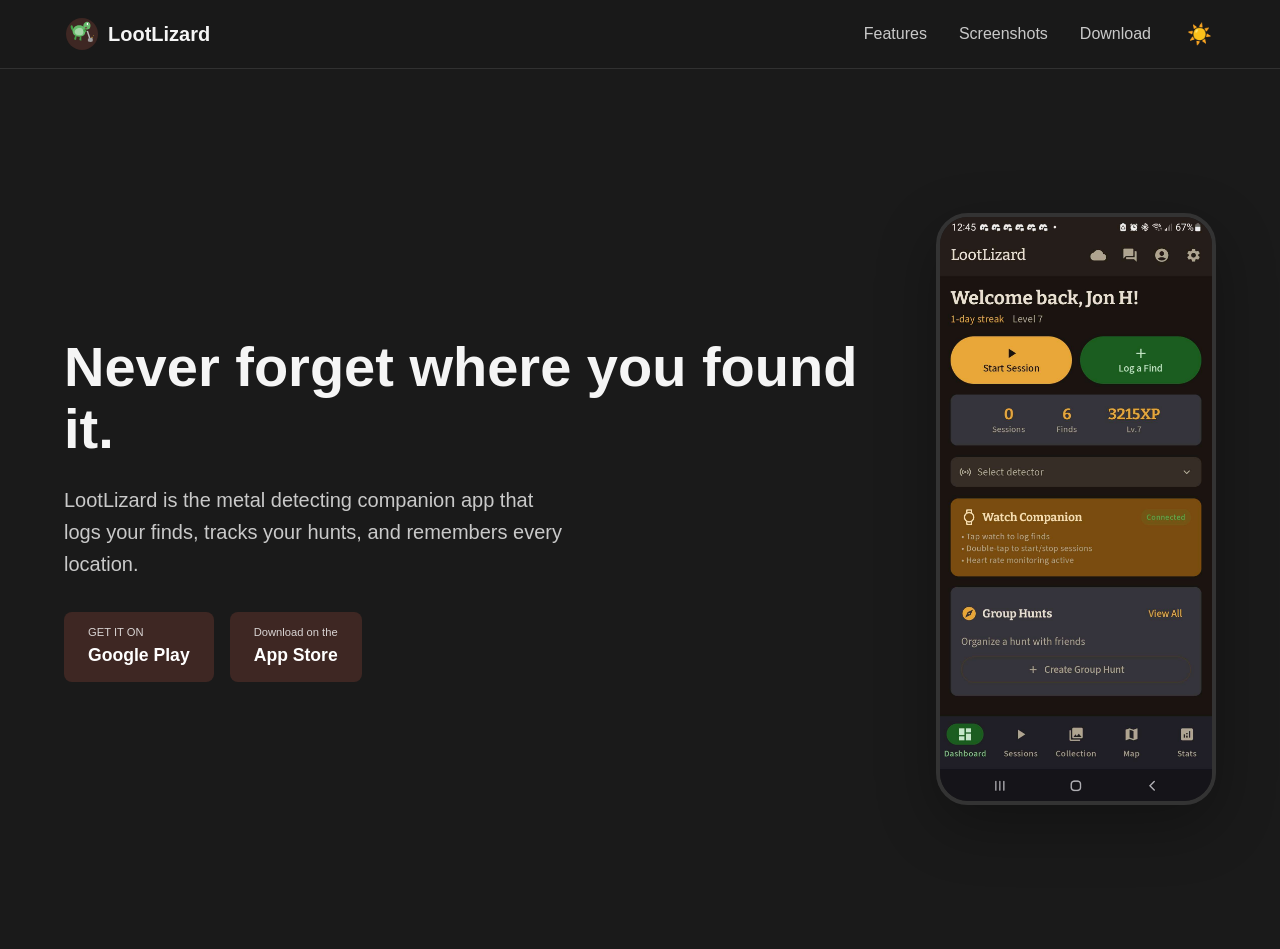
==== index.html @ fb059151 "feat: add landing page with sticky nav and hero section - index.html with nav (logo, links, theme to" ====
<!DOCTYPE html>
<html lang="en" data-theme="dark">
<head>
  <meta charset="UTF-8">
  <meta name="viewport" content="width=device-width, initial-scale=1.0">
  <title>LootLizard — Never Forget Where You Found It</title>
  <link rel="stylesheet" href="css/style.css">
</head>
<body>
  <nav class="nav">
    <div class="container nav-inner">
      <a href="/" class="nav-logo">
        <img src="images/logo.svg" alt="LootLizard" width="36" height="36">
        <span>LootLizard</span>
      </a>
      <div class="nav-links">
        <a href="#features">Features</a>
        <a href="#screenshots">Screenshots</a>
        <a href="#download">Download</a>
        <button id="theme-toggle" onclick="toggleTheme()" aria-label="Toggle theme"></button>
      </div>
    </div>
  </nav>

  <section id="hero" class="section">
    <div class="container hero-content">
      <div class="hero-text">
        <h1>Never forget where you found it.</h1>
        <p class="hero-subtitle">LootLizard is the metal detecting companion app that logs your finds, tracks your hunts, and remembers every location.</p>
        <div class="store-buttons">
          <a href="#" class="store-badge google-play">
            <span>GET IT ON</span>
            <strong>Google Play</strong>
          </a>
          <a href="#" class="store-badge app-store">
            <span>Download on the</span>
            <strong>App Store</strong>
          </a>
        </div>
      </div>
      <div class="hero-phone">
        <div class="phone-frame">
          <img src="images/dashboard.jpg" alt="LootLizard Dashboard" loading="lazy">
        </div>
      </div>
    </div>
  </section>

  <script src="js/main.js"></script>
</body>
</html>
---- css/style.css ----
/* ===== CSS Custom Properties (Dark Theme Default) ===== */
:root {
  --bg: #1a1a1a;
  --surface: #2d2d2d;
  --text: #f5f5f5;
  --accent-brown: #3E2723;
  --accent-green: #4CAF50;
  --accent-green-light: #66BB6A;
}

/* ===== Light Theme ===== */
[data-theme="light"] {
  --bg: #fafafa;
  --surface: #ffffff;
  --text: #1a1a1a;
}

/* ===== CSS Reset ===== */
*,
*::before,
*::after {
  box-sizing: border-box;
  margin: 0;
  padding: 0;
}

/* ===== Base Styles ===== */
html {
  scroll-behavior: smooth;
}

body {
  background-color: var(--bg);
  color: var(--text);
  font-family: -apple-system, BlinkMacSystemFont, 'Segoe UI', Roboto, sans-serif;
  line-height: 1.6;
}

/* ===== Layout ===== */
.container {
  max-width: 1200px;
  margin: 0 auto;
  padding: 0 1.5rem;
}

.section {
  padding: 5rem 0;
}

/* ===== Typography ===== */
h1, h2, h3, h4, h5, h6 {
  font-weight: 700;
}

a {
  color: var(--accent-green);
}

/* ===== Theme Transition ===== */
body,
.nav,
.card {
  transition: background-color 0.3s, color 0.3s;
}

/* ===== Navigation ===== */
.nav {
  position: sticky;
  top: 0;
  z-index: 100;
  background: rgba(26, 26, 26, 0.85);
  backdrop-filter: blur(10px);
  -webkit-backdrop-filter: blur(10px);
  border-bottom: 1px solid rgba(255, 255, 255, 0.1);
  padding: 1rem 0;
}

[data-theme="light"] .nav {
  background: rgba(250, 250, 250, 0.85);
  border-bottom-color: rgba(0, 0, 0, 0.1);
}

.nav-inner {
  display: flex;
  justify-content: space-between;
  align-items: center;
}

.nav-logo {
  display: flex;
  align-items: center;
  gap: 0.5rem;
  text-decoration: none;
  color: var(--text);
  font-weight: 700;
  font-size: 1.25rem;
}

.nav-links {
  display: flex;
  align-items: center;
  gap: 2rem;
}

.nav-links a {
  text-decoration: none;
  color: var(--text);
  opacity: 0.8;
  transition: opacity 0.2s;
}

.nav-links a:hover {
  opacity: 1;
}

#theme-toggle {
  background: none;
  border: none;
  cursor: pointer;
  font-size: 1.25rem;
  padding: 0.25rem;
}

/* ===== Hero Section ===== */
.hero-content {
  display: flex;
  align-items: center;
  gap: 4rem;
  min-height: 80vh;
}

.hero-text {
  flex: 1;
}

.hero-text h1 {
  font-size: clamp(2rem, 5vw, 3.5rem);
  line-height: 1.1;
  margin-bottom: 1.5rem;
}

.hero-subtitle {
  font-size: 1.25rem;
  opacity: 0.8;
  margin-bottom: 2rem;
  max-width: 500px;
}

.hero-phone {
  flex: 0 0 auto;
}

/* ===== Phone Frame ===== */
.phone-frame {
  width: 280px;
  border-radius: 2rem;
  overflow: hidden;
  box-shadow: 0 20px 60px rgba(0, 0, 0, 0.3);
  border: 4px solid #333;
}

.phone-frame img {
  width: 100%;
  display: block;
}

/* ===== Store Badges ===== */
.store-buttons {
  display: flex;
  gap: 1rem;
  flex-wrap: wrap;
}

.store-badge {
  display: flex;
  flex-direction: column;
  align-items: flex-start;
  padding: 0.75rem 1.5rem;
  border-radius: 0.5rem;
  background: var(--accent-brown);
  color: white;
  text-decoration: none;
  transition: transform 0.2s;
}

.store-badge:hover {
  transform: translateY(-2px);
}

.store-badge span {
  font-size: 0.7rem;
  opacity: 0.8;
}

.store-badge strong {
  font-size: 1.1rem;
}

/* ===== Responsive ===== */
@media (max-width: 768px) {
  .hero-content {
    flex-direction: column;
    text-align: center;
    gap: 2rem;
  }

  .hero-subtitle {
    margin: 0 auto 2rem;
  }

  .store-buttons {
    justify-content: center;
  }

  .hero-phone {
    order: -1;
  }

  .phone-frame {
    width: 220px;
  }

  .nav-links {
    gap: 1rem;
  }

  .nav-links a {
    display: none;
  }
}
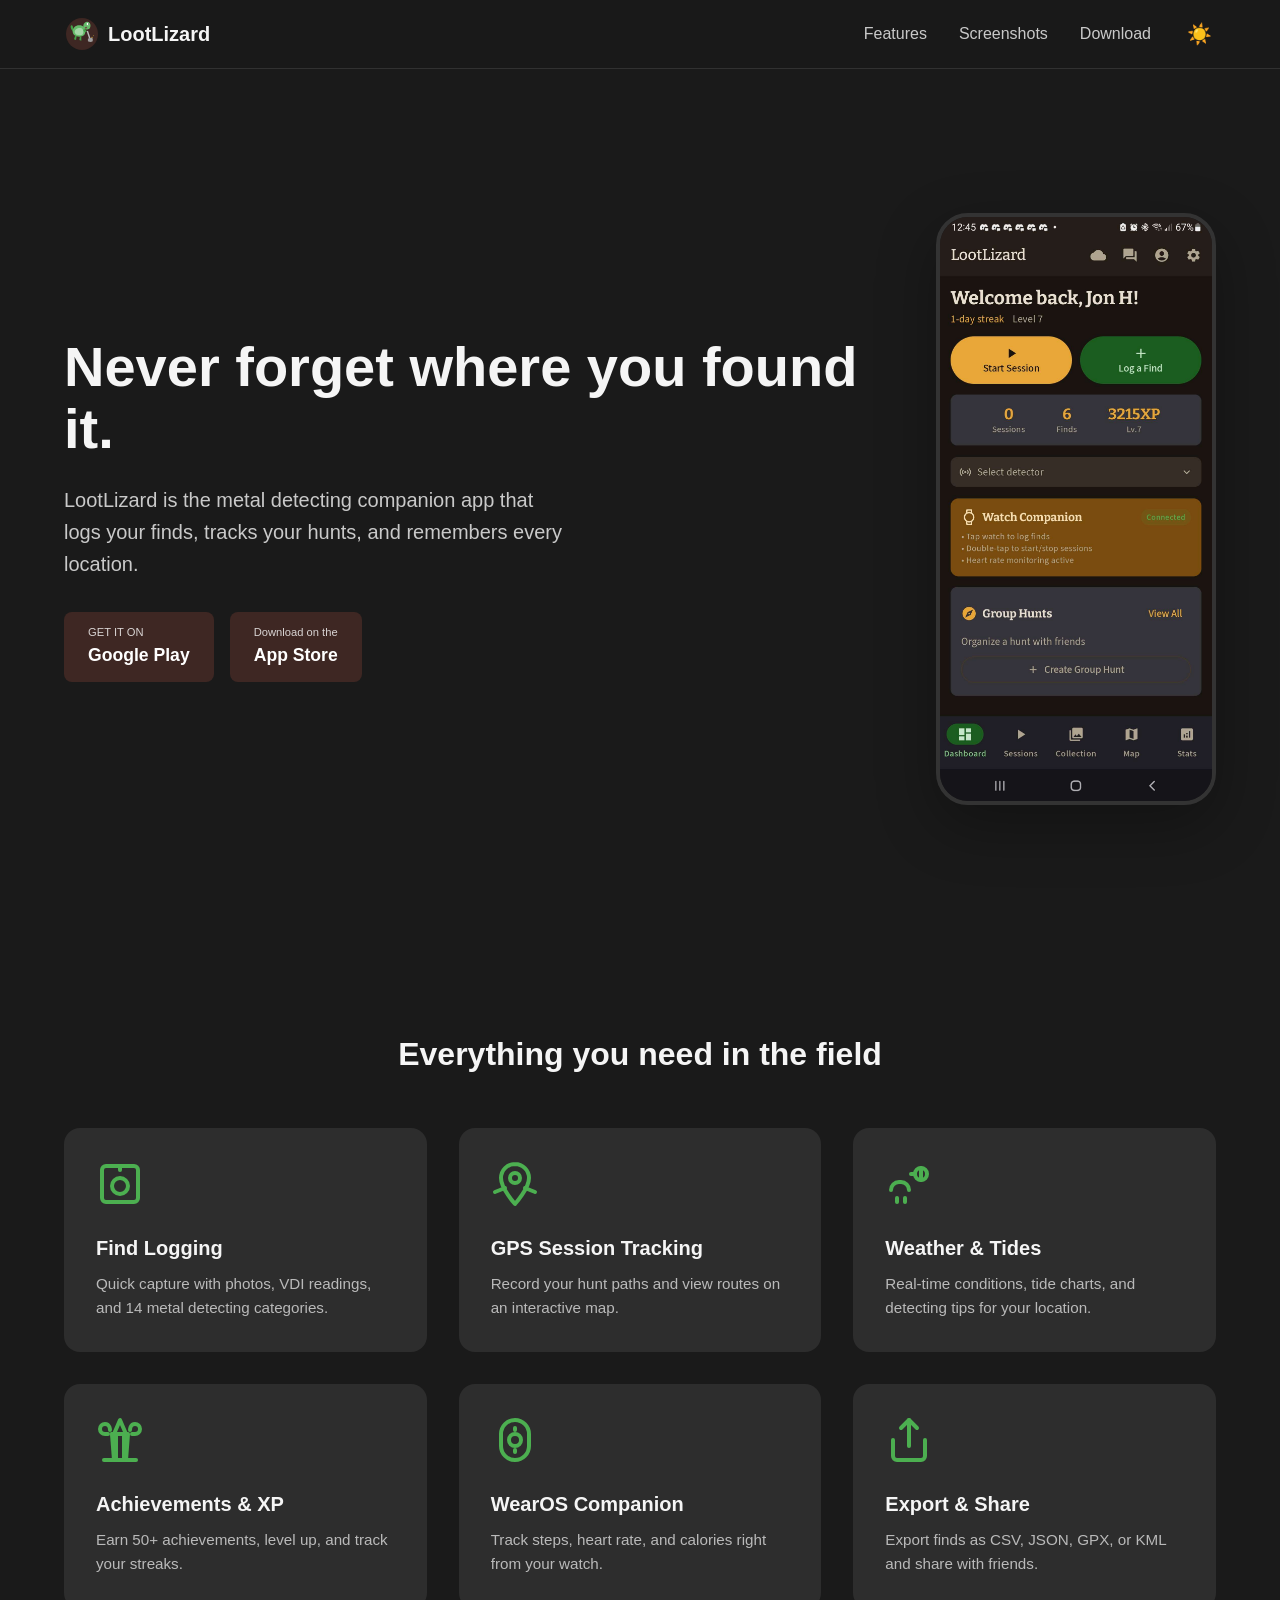
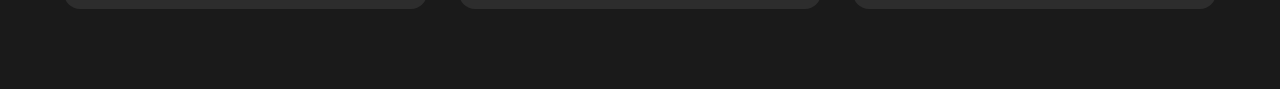
==== commit c92b86ee: "feat: add features section with 6 cards Co-Authored-By: Claude Opus 4.6 <noreply@anthropic.com>" ====
--- a/index.html
+++ b/index.html
@@ -46,6 +46,44 @@
     </div>
   </section>
 
+  <section id="features" class="section">
+    <div class="container">
+      <h2 class="section-title">Everything you need in the field</h2>
+      <div class="features-grid">
+        <div class="feature-card">
+          <svg viewBox="0 0 24 24" fill="none" stroke="currentColor" stroke-width="2" stroke-linecap="round" stroke-linejoin="round"><rect x="3" y="3" width="18" height="18" rx="2"/><circle cx="12" cy="13" r="4"/><path d="M12 3v2"/></svg>
+          <h3>Find Logging</h3>
+          <p>Quick capture with photos, VDI readings, and 14 metal detecting categories.</p>
+        </div>
+        <div class="feature-card">
+          <svg viewBox="0 0 24 24" fill="none" stroke="currentColor" stroke-width="2" stroke-linecap="round" stroke-linejoin="round"><path d="M12 2C8.13 2 5 5.13 5 9c0 5.25 7 13 7 13s7-7.75 7-13c0-3.87-3.13-7-7-7z"/><circle cx="12" cy="9" r="2.5"/><path d="M2 16l5-2"/><path d="M22 16l-5-2"/></svg>
+          <h3>GPS Session Tracking</h3>
+          <p>Record your hunt paths and view routes on an interactive map.</p>
+        </div>
+        <div class="feature-card">
+          <svg viewBox="0 0 24 24" fill="none" stroke="currentColor" stroke-width="2" stroke-linecap="round" stroke-linejoin="round"><path d="M3 15a4 4 0 0 1 4-4h1a4 4 0 0 1 4 4"/><circle cx="18" cy="7" r="3"/><path d="M15 7h-2"/><path d="M18 4v6"/><path d="M6 19v2"/><path d="M10 19v2"/></svg>
+          <h3>Weather & Tides</h3>
+          <p>Real-time conditions, tide charts, and detecting tips for your location.</p>
+        </div>
+        <div class="feature-card">
+          <svg viewBox="0 0 24 24" fill="none" stroke="currentColor" stroke-width="2" stroke-linecap="round" stroke-linejoin="round"><path d="M6 9H4.5a2.5 2.5 0 0 1 0-5C7 4 7 7 7 7"/><path d="M18 9h1.5a2.5 2.5 0 0 0 0-5C17 4 17 7 17 7"/><path d="M4 22h16"/><path d="M10 22V10"/><path d="M14 22V10"/><path d="M8 9h8l-1 13"/><path d="M8 9l1 13"/><polygon points="12 2 9 9 15 9 12 2"/></svg>
+          <h3>Achievements & XP</h3>
+          <p>Earn 50+ achievements, level up, and track your streaks.</p>
+        </div>
+        <div class="feature-card">
+          <svg viewBox="0 0 24 24" fill="none" stroke="currentColor" stroke-width="2" stroke-linecap="round" stroke-linejoin="round"><rect x="5" y="2" width="14" height="20" rx="7"/><circle cx="12" cy="12" r="3"/><path d="M12 6v1"/><path d="M12 17v1"/></svg>
+          <h3>WearOS Companion</h3>
+          <p>Track steps, heart rate, and calories right from your watch.</p>
+        </div>
+        <div class="feature-card">
+          <svg viewBox="0 0 24 24" fill="none" stroke="currentColor" stroke-width="2" stroke-linecap="round" stroke-linejoin="round"><path d="M4 12v8a2 2 0 0 0 2 2h12a2 2 0 0 0 2-2v-8"/><polyline points="16 6 12 2 8 6"/><line x1="12" y1="2" x2="12" y2="15"/></svg>
+          <h3>Export & Share</h3>
+          <p>Export finds as CSV, JSON, GPX, or KML and share with friends.</p>
+        </div>
+      </div>
+    </div>
+  </section>
+
   <script src="js/main.js"></script>
 </body>
 </html>
--- a/css/style.css
+++ b/css/style.css
@@ -196,6 +196,49 @@
   font-size: 1.1rem;
 }
 
+/* ===== Section Title ===== */
+.section-title {
+  text-align: center;
+  margin-bottom: 3rem;
+  font-size: 2rem;
+}
+
+/* ===== Features Grid ===== */
+.features-grid {
+  display: grid;
+  grid-template-columns: repeat(auto-fit, minmax(300px, 1fr));
+  gap: 2rem;
+}
+
+.feature-card {
+  background: var(--surface);
+  border-radius: 1rem;
+  padding: 2rem;
+  transition: transform 0.2s, box-shadow 0.2s;
+}
+
+.feature-card:hover {
+  transform: translateY(-4px);
+  box-shadow: 0 10px 30px rgba(0, 0, 0, 0.2);
+}
+
+.feature-card svg {
+  width: 48px;
+  height: 48px;
+  color: var(--accent-green);
+  margin-bottom: 1rem;
+}
+
+.feature-card h3 {
+  margin-bottom: 0.5rem;
+  font-size: 1.25rem;
+}
+
+.feature-card p {
+  opacity: 0.7;
+  font-size: 0.95rem;
+}
+
 /* ===== Responsive ===== */
 @media (max-width: 768px) {
   .hero-content {
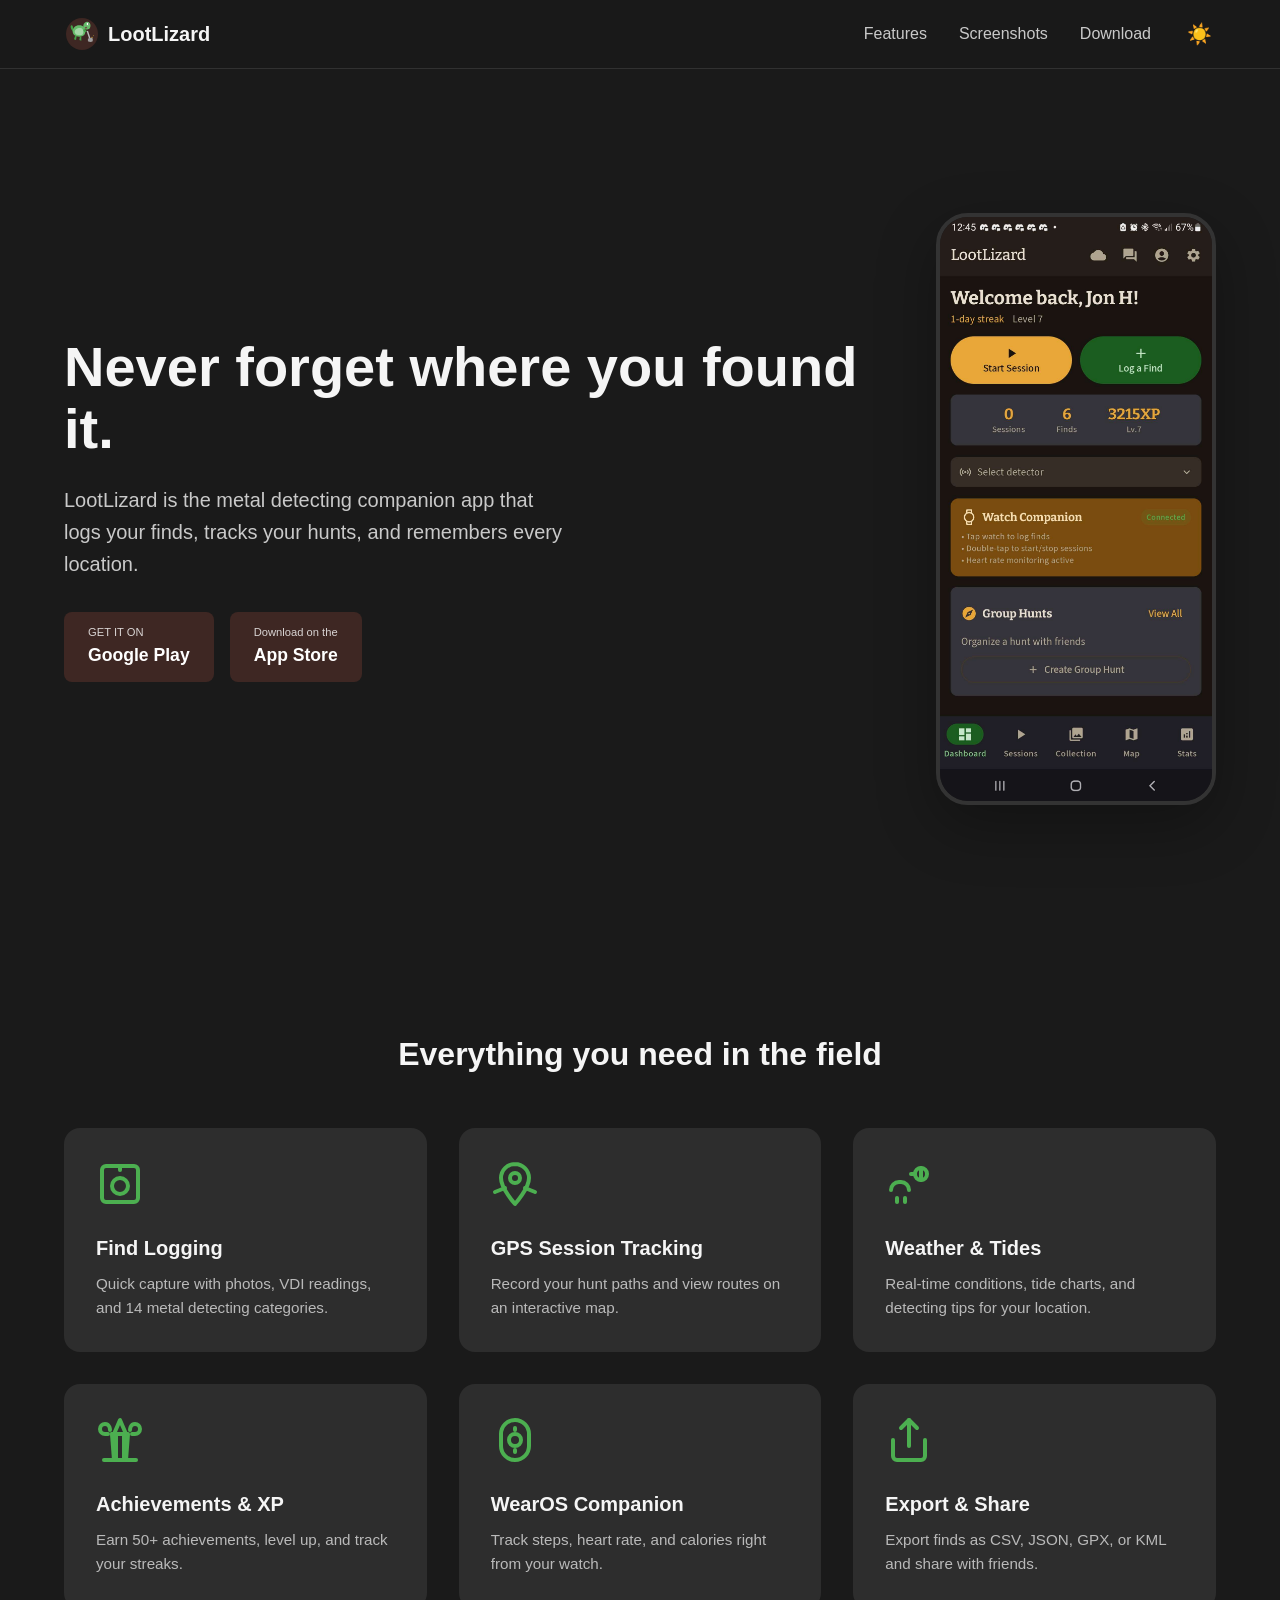
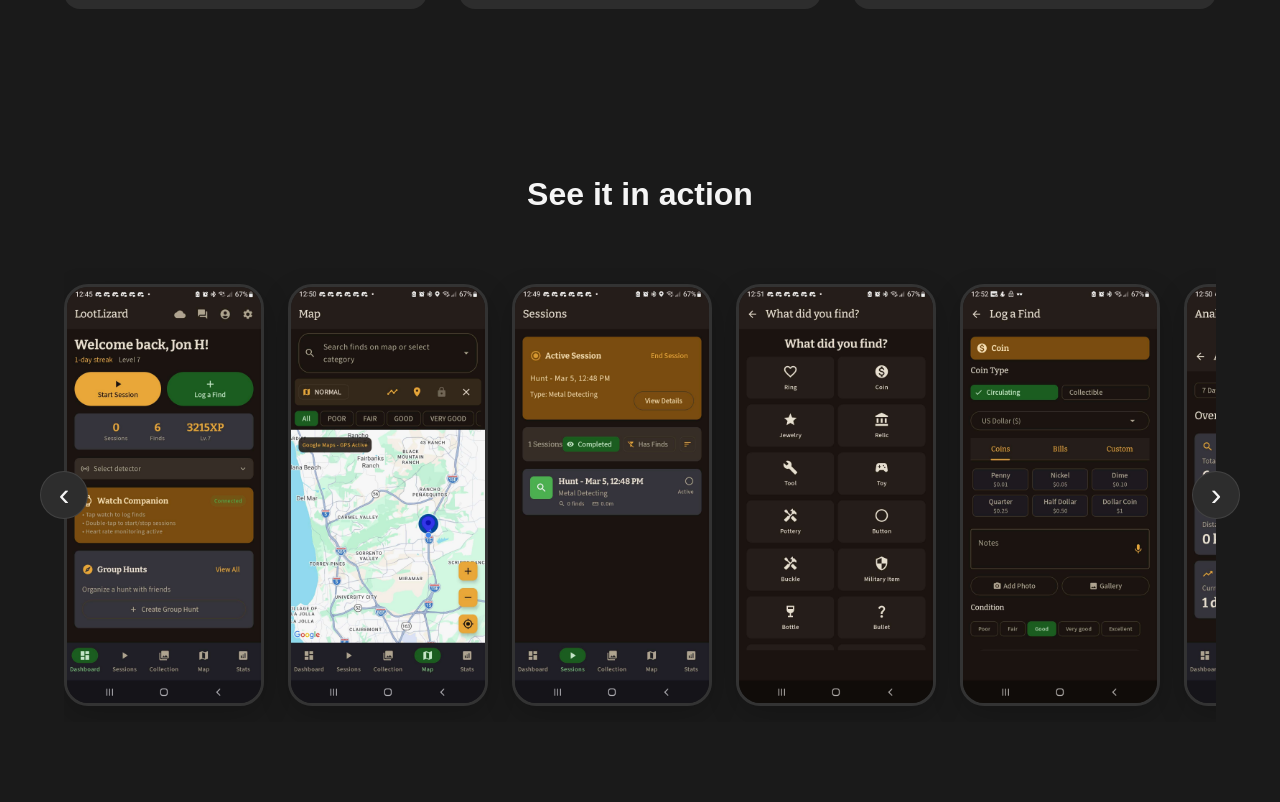
==== commit cafc6046: "feat: add screenshots carousel with phone frames Co-Authored-By: Claude Opus 4.6 <noreply@anthropic." ====
--- a/index.html
+++ b/index.html
@@ -84,6 +84,26 @@
     </div>
   </section>
 
+  <section id="screenshots" class="section">
+    <div class="container">
+      <h2 class="section-title">See it in action</h2>
+      <div class="carousel">
+        <button class="carousel-btn carousel-prev" onclick="scrollCarousel(-1)" aria-label="Previous">&#8249;</button>
+        <div class="carousel-track">
+          <div class="carousel-item"><div class="phone-frame-sm"><img src="images/dashboard.jpg" alt="Dashboard" loading="lazy"></div></div>
+          <div class="carousel-item"><div class="phone-frame-sm"><img src="images/map.jpg" alt="Map" loading="lazy"></div></div>
+          <div class="carousel-item"><div class="phone-frame-sm"><img src="images/sessions.jpg" alt="Sessions" loading="lazy"></div></div>
+          <div class="carousel-item"><div class="phone-frame-sm"><img src="images/log_find1.jpg" alt="Log Find" loading="lazy"></div></div>
+          <div class="carousel-item"><div class="phone-frame-sm"><img src="images/log_find_coin.jpg" alt="Log Coin Find" loading="lazy"></div></div>
+          <div class="carousel-item"><div class="phone-frame-sm"><img src="images/analytics.jpg" alt="Analytics" loading="lazy"></div></div>
+          <div class="carousel-item"><div class="phone-frame-sm"><img src="images/weather.jpg" alt="Weather" loading="lazy"></div></div>
+          <div class="carousel-item"><div class="phone-frame-sm"><img src="images/tides.jpg" alt="Tides" loading="lazy"></div></div>
+        </div>
+        <button class="carousel-btn carousel-next" onclick="scrollCarousel(1)" aria-label="Next">&#8250;</button>
+      </div>
+    </div>
+  </section>
+
   <script src="js/main.js"></script>
 </body>
 </html>
--- a/css/style.css
+++ b/css/style.css
@@ -239,6 +239,74 @@
   font-size: 0.95rem;
 }
 
+/* ===== Screenshots Carousel ===== */
+.carousel {
+  position: relative;
+  display: flex;
+  align-items: center;
+}
+
+.carousel-track {
+  display: flex;
+  gap: 1.5rem;
+  overflow-x: auto;
+  scroll-snap-type: x mandatory;
+  scrollbar-width: none;
+  padding: 1rem 0;
+}
+
+.carousel-track::-webkit-scrollbar {
+  display: none;
+}
+
+.carousel-item {
+  scroll-snap-align: center;
+  flex: 0 0 auto;
+}
+
+.phone-frame-sm {
+  width: 200px;
+  border-radius: 1.5rem;
+  overflow: hidden;
+  box-shadow: 0 10px 30px rgba(0, 0, 0, 0.2);
+  border: 3px solid #333;
+}
+
+.phone-frame-sm img {
+  width: 100%;
+  display: block;
+}
+
+.carousel-btn {
+  position: absolute;
+  z-index: 10;
+  background: var(--surface);
+  border: 1px solid rgba(255, 255, 255, 0.1);
+  color: var(--text);
+  font-size: 2rem;
+  width: 48px;
+  height: 48px;
+  border-radius: 50%;
+  cursor: pointer;
+  display: flex;
+  align-items: center;
+  justify-content: center;
+  transition: all 0.2s;
+}
+
+.carousel-btn:hover {
+  background: var(--accent-green);
+  color: white;
+}
+
+.carousel-prev {
+  left: -24px;
+}
+
+.carousel-next {
+  right: -24px;
+}
+
 /* ===== Responsive ===== */
 @media (max-width: 768px) {
   .hero-content {
@@ -270,4 +338,8 @@
   .nav-links a {
     display: none;
   }
-}
+
+  .carousel-btn {
+    display: none;
+  }
+}
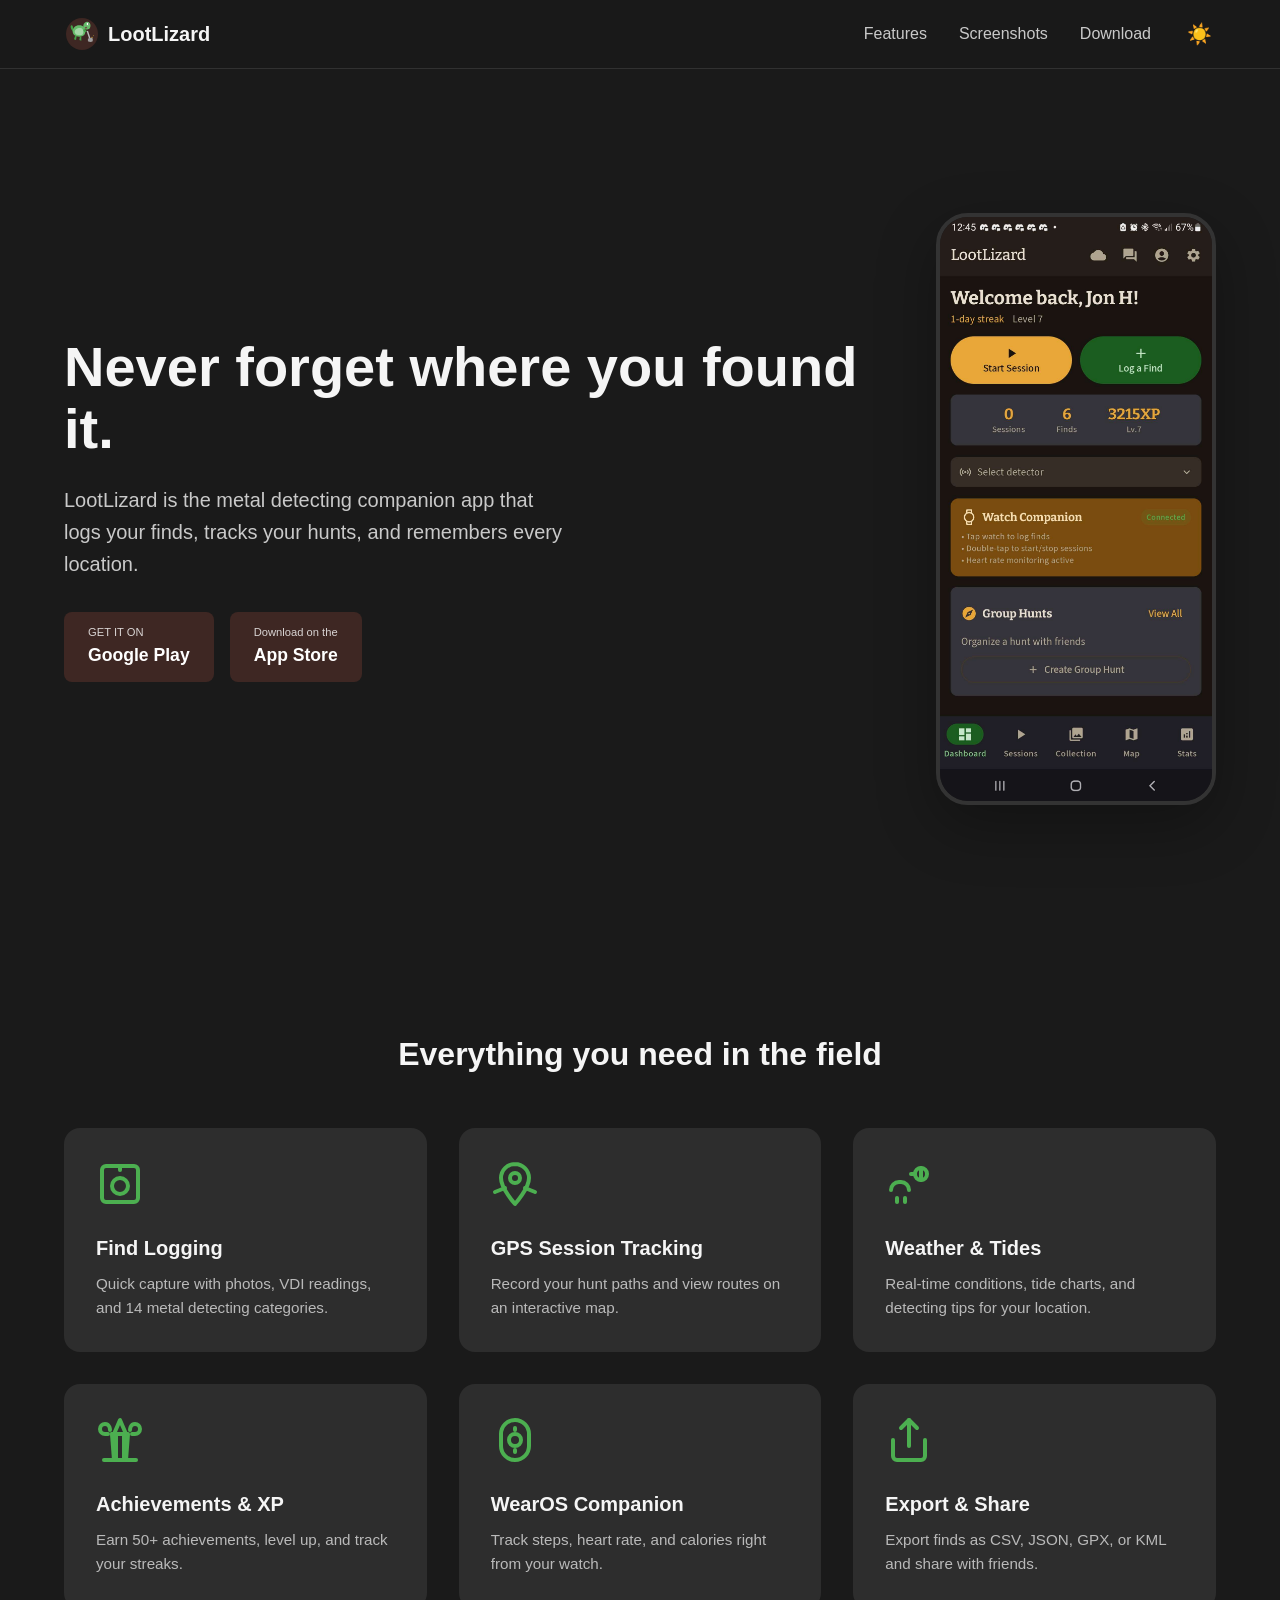
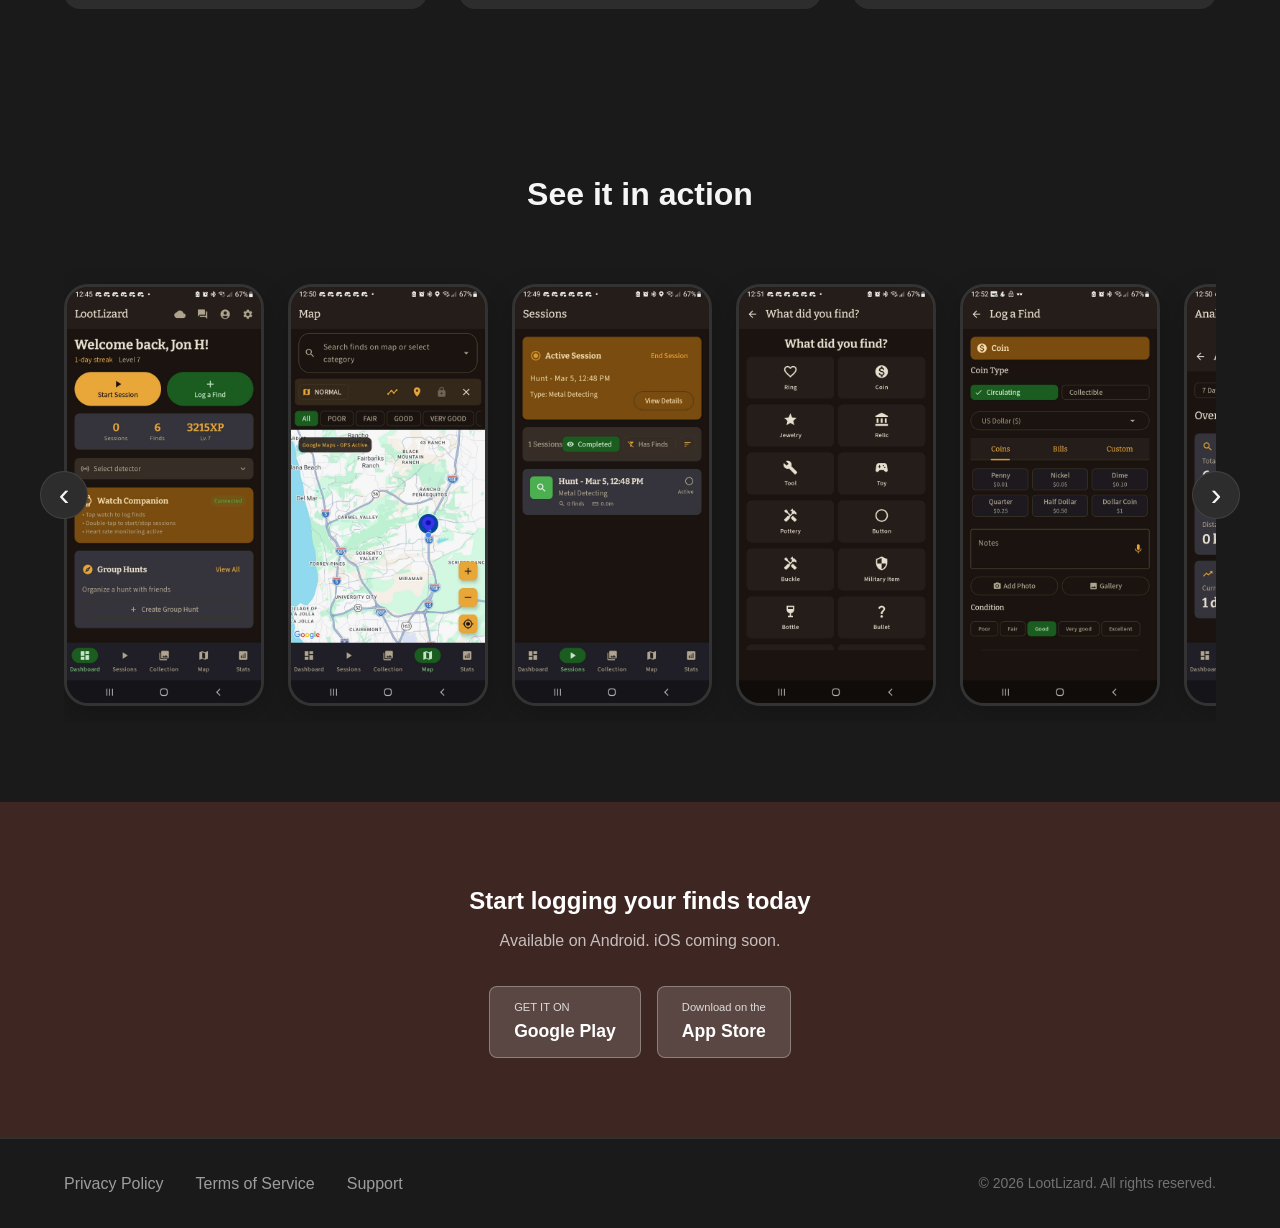
==== commit 3bf03712: "feat: add download CTA and footer Co-Authored-By: Claude Opus 4.6 <noreply@anthropic.com>" ====
--- a/index.html
+++ b/index.html
@@ -104,6 +104,34 @@
     </div>
   </section>
 
+  <section id="download" class="section cta-section">
+    <div class="container cta-content">
+      <h2>Start logging your finds today</h2>
+      <p>Available on Android. iOS coming soon.</p>
+      <div class="store-buttons">
+        <a href="#" class="store-badge google-play">
+          <span>GET IT ON</span>
+          <strong>Google Play</strong>
+        </a>
+        <a href="#" class="store-badge app-store">
+          <span>Download on the</span>
+          <strong>App Store</strong>
+        </a>
+      </div>
+    </div>
+  </section>
+
+  <footer class="footer">
+    <div class="container footer-inner">
+      <div class="footer-links">
+        <a href="privacy.html">Privacy Policy</a>
+        <a href="terms.html">Terms of Service</a>
+        <a href="support.html">Support</a>
+      </div>
+      <p class="footer-copy">&copy; 2026 LootLizard. All rights reserved.</p>
+    </div>
+  </footer>
+
   <script src="js/main.js"></script>
 </body>
 </html>
--- a/css/style.css
+++ b/css/style.css
@@ -307,6 +307,66 @@
   right: -24px;
 }
 
+/* ===== Download CTA ===== */
+.cta-section {
+  background: var(--accent-brown);
+  text-align: center;
+}
+
+.cta-content h2 {
+  color: #fff;
+  margin-bottom: 0.5rem;
+}
+
+.cta-content p {
+  color: rgba(255, 255, 255, 0.7);
+  margin-bottom: 2rem;
+}
+
+.cta-content .store-buttons {
+  justify-content: center;
+}
+
+.cta-content .store-badge {
+  background: rgba(255, 255, 255, 0.15);
+  border: 1px solid rgba(255, 255, 255, 0.3);
+}
+
+/* ===== Footer ===== */
+.footer {
+  padding: 2rem 0;
+  border-top: 1px solid rgba(255, 255, 255, 0.1);
+}
+
+.footer-inner {
+  display: flex;
+  justify-content: space-between;
+  align-items: center;
+  flex-wrap: wrap;
+  gap: 1rem;
+}
+
+.footer-links {
+  display: flex;
+  gap: 2rem;
+}
+
+.footer-links a {
+  color: var(--text);
+  opacity: 0.6;
+  text-decoration: none;
+  transition: opacity 0.2s;
+}
+
+.footer-links a:hover {
+  opacity: 1;
+}
+
+.footer-copy {
+  opacity: 0.4;
+  font-size: 0.875rem;
+}
+
 /* ===== Responsive ===== */
 @media (max-width: 768px) {
   .hero-content {
@@ -342,4 +402,9 @@
   .carousel-btn {
     display: none;
   }
-}
+
+  .footer-inner {
+    flex-direction: column;
+    text-align: center;
+  }
+}
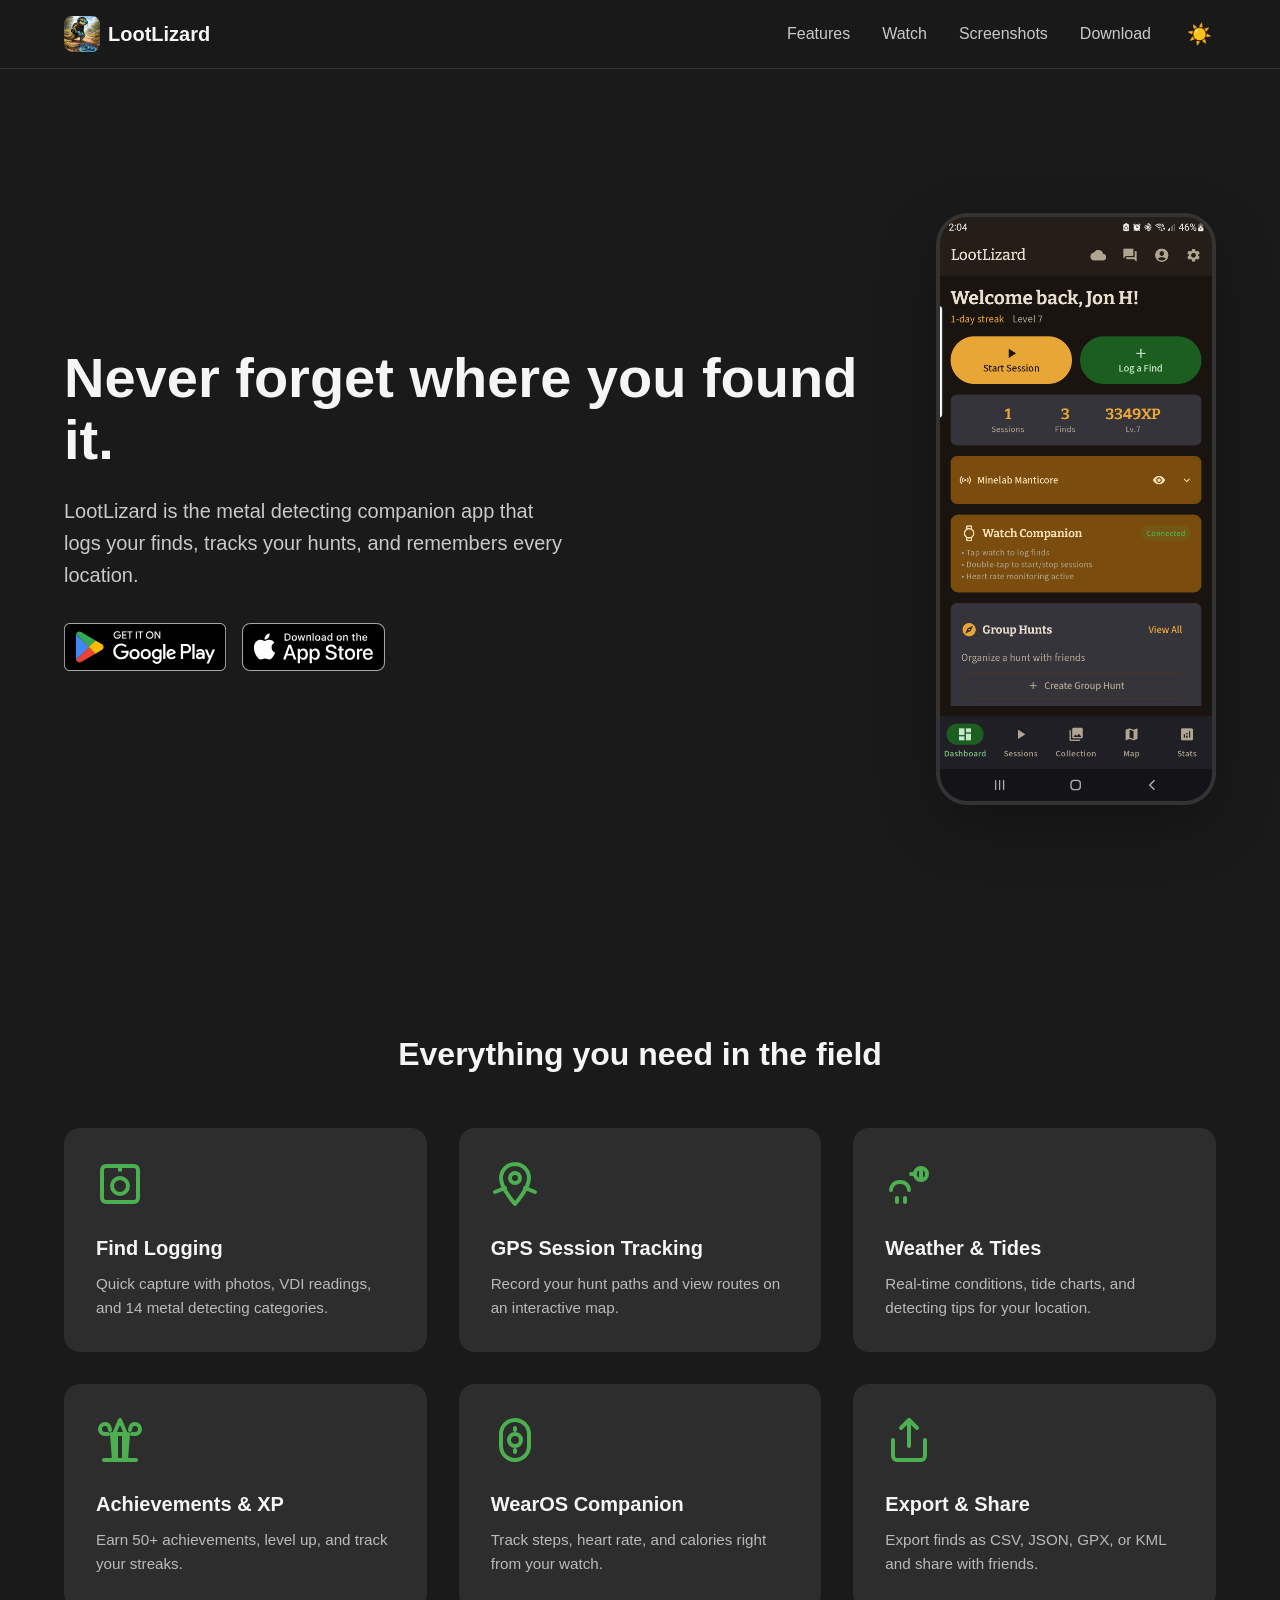
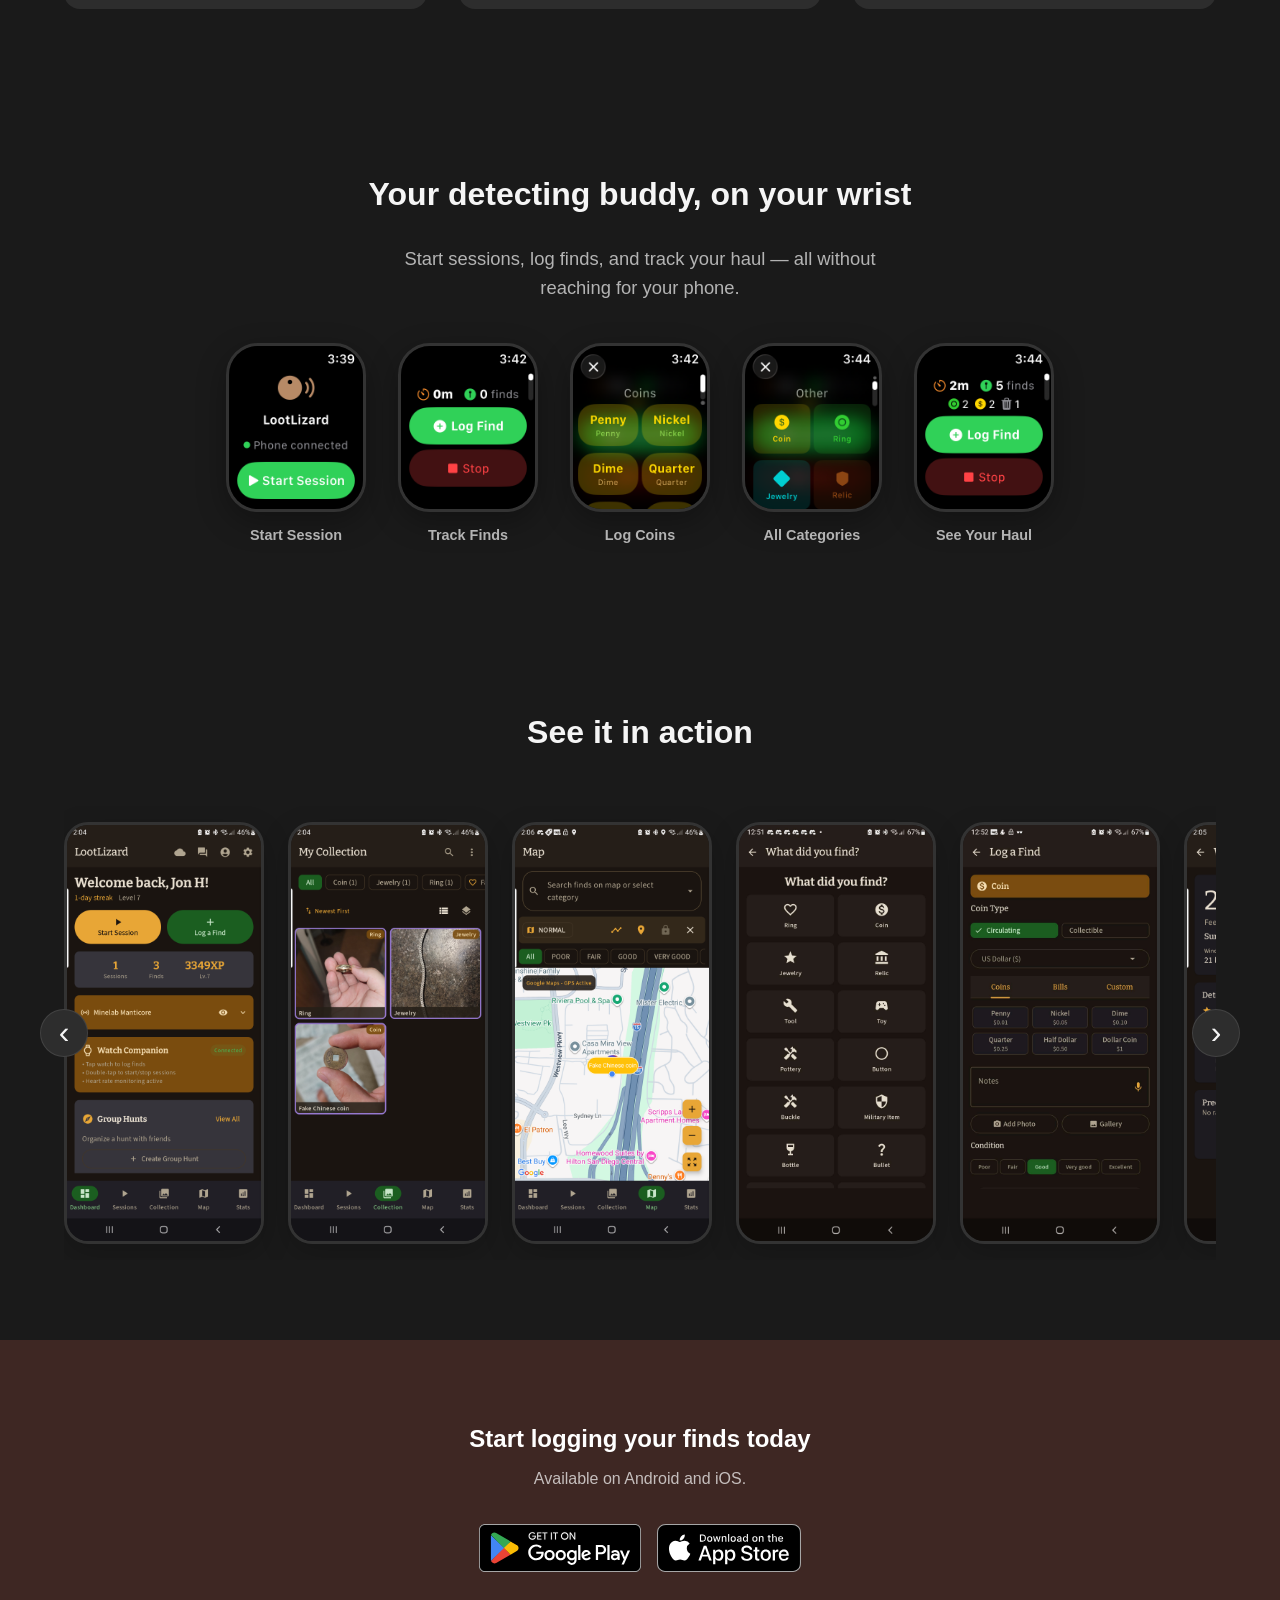
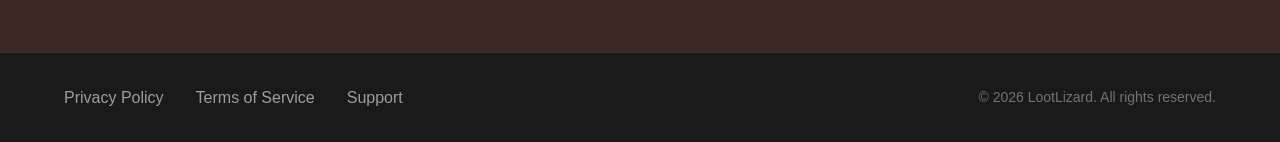
==== commit a21813bd: "feat: update site with new screenshots, official store badges, watch section, and refreshed content " ====
--- a/index.html
+++ b/index.html
@@ -4,17 +4,29 @@
   <meta charset="UTF-8">
   <meta name="viewport" content="width=device-width, initial-scale=1.0">
   <title>LootLizard — Never Forget Where You Found It</title>
+  <meta name="description" content="LootLizard is the metal detecting companion app that logs your finds, tracks your hunts with GPS, and remembers every location. Available on Android.">
+  <link rel="icon" type="image/png" href="images/icon.png">
+  <meta name="theme-color" content="#3E2723">
+  <meta property="og:title" content="LootLizard — Never Forget Where You Found It">
+  <meta property="og:description" content="The metal detecting companion app that logs your finds, tracks your hunts, and remembers every location.">
+  <meta property="og:type" content="website">
+  <meta property="og:image" content="images/screenshot-dashboard.png">
+  <meta name="twitter:card" content="summary_large_image">
+  <meta name="twitter:title" content="LootLizard — Never Forget Where You Found It">
+  <meta name="twitter:description" content="The metal detecting companion app that logs your finds, tracks your hunts, and remembers every location.">
+  <meta name="twitter:image" content="images/screenshot-dashboard.png">
   <link rel="stylesheet" href="css/style.css">
 </head>
 <body>
   <nav class="nav">
     <div class="container nav-inner">
       <a href="/" class="nav-logo">
-        <img src="images/logo.svg" alt="LootLizard" width="36" height="36">
+        <img src="images/icon.png" alt="LootLizard" width="36" height="36" style="border-radius: 8px;">
         <span>LootLizard</span>
       </a>
       <div class="nav-links">
         <a href="#features">Features</a>
+        <a href="#watch">Watch</a>
         <a href="#screenshots">Screenshots</a>
         <a href="#download">Download</a>
         <button id="theme-toggle" onclick="toggleTheme()" aria-label="Toggle theme"></button>
@@ -28,19 +40,17 @@
         <h1>Never forget where you found it.</h1>
         <p class="hero-subtitle">LootLizard is the metal detecting companion app that logs your finds, tracks your hunts, and remembers every location.</p>
         <div class="store-buttons">
-          <a href="#" class="store-badge google-play">
-            <span>GET IT ON</span>
-            <strong>Google Play</strong>
+          <a href="#" class="store-badge-img">
+            <img src="images/google-play-badge.svg" alt="Get it on Google Play" height="48">
           </a>
-          <a href="#" class="store-badge app-store">
-            <span>Download on the</span>
-            <strong>App Store</strong>
+          <a href="#" class="store-badge-img">
+            <img src="images/app-store-badge.svg" alt="Download on the App Store" height="48">
           </a>
         </div>
       </div>
       <div class="hero-phone">
         <div class="phone-frame">
-          <img src="images/dashboard.jpg" alt="LootLizard Dashboard" loading="lazy">
+          <img src="images/screenshot-dashboard.png" alt="LootLizard Dashboard" loading="lazy">
         </div>
       </div>
     </div>
@@ -84,19 +94,32 @@
     </div>
   </section>
 
+  <section id="watch" class="section">
+    <div class="container">
+      <h2 class="section-title">Your detecting buddy, on your wrist</h2>
+      <p class="watch-subtitle">Start sessions, log finds, and track your haul — all without reaching for your phone.</p>
+      <div class="watch-grid">
+        <div class="watch-frame"><img src="images/screenshot-watch.png" alt="Watch - Start Session" loading="lazy"><span class="watch-label">Start Session</span></div>
+        <div class="watch-frame"><img src="images/screenshot-watch-session.png" alt="Watch - Active Session" loading="lazy"><span class="watch-label">Track Finds</span></div>
+        <div class="watch-frame"><img src="images/screenshot-watch-logfind.png" alt="Watch - Log Coins" loading="lazy"><span class="watch-label">Log Coins</span></div>
+        <div class="watch-frame"><img src="images/screenshot-watch-next.png" alt="Watch - Categories" loading="lazy"><span class="watch-label">All Categories</span></div>
+        <div class="watch-frame"><img src="images/screenshot-watch-finds.png" alt="Watch - Session Summary" loading="lazy"><span class="watch-label">See Your Haul</span></div>
+      </div>
+    </div>
+  </section>
+
   <section id="screenshots" class="section">
     <div class="container">
       <h2 class="section-title">See it in action</h2>
       <div class="carousel">
         <button class="carousel-btn carousel-prev" onclick="scrollCarousel(-1)" aria-label="Previous">&#8249;</button>
         <div class="carousel-track">
-          <div class="carousel-item"><div class="phone-frame-sm"><img src="images/dashboard.jpg" alt="Dashboard" loading="lazy"></div></div>
-          <div class="carousel-item"><div class="phone-frame-sm"><img src="images/map.jpg" alt="Map" loading="lazy"></div></div>
-          <div class="carousel-item"><div class="phone-frame-sm"><img src="images/sessions.jpg" alt="Sessions" loading="lazy"></div></div>
+          <div class="carousel-item"><div class="phone-frame-sm"><img src="images/screenshot-dashboard.png" alt="Dashboard" loading="lazy"></div></div>
+          <div class="carousel-item"><div class="phone-frame-sm"><img src="images/screenshot-collection.png" alt="Collection" loading="lazy"></div></div>
+          <div class="carousel-item"><div class="phone-frame-sm"><img src="images/screenshot-map.png" alt="Map" loading="lazy"></div></div>
           <div class="carousel-item"><div class="phone-frame-sm"><img src="images/log_find1.jpg" alt="Log Find" loading="lazy"></div></div>
-          <div class="carousel-item"><div class="phone-frame-sm"><img src="images/log_find_coin.jpg" alt="Log Coin Find" loading="lazy"></div></div>
-          <div class="carousel-item"><div class="phone-frame-sm"><img src="images/analytics.jpg" alt="Analytics" loading="lazy"></div></div>
-          <div class="carousel-item"><div class="phone-frame-sm"><img src="images/weather.jpg" alt="Weather" loading="lazy"></div></div>
+          <div class="carousel-item"><div class="phone-frame-sm"><img src="images/log_find_coin.jpg" alt="Coin Find" loading="lazy"></div></div>
+          <div class="carousel-item"><div class="phone-frame-sm"><img src="images/screenshot-weather.png" alt="Weather" loading="lazy"></div></div>
           <div class="carousel-item"><div class="phone-frame-sm"><img src="images/tides.jpg" alt="Tides" loading="lazy"></div></div>
         </div>
         <button class="carousel-btn carousel-next" onclick="scrollCarousel(1)" aria-label="Next">&#8250;</button>
@@ -107,15 +130,13 @@
   <section id="download" class="section cta-section">
     <div class="container cta-content">
       <h2>Start logging your finds today</h2>
-      <p>Available on Android. iOS coming soon.</p>
+      <p>Available on Android and iOS.</p>
       <div class="store-buttons">
-        <a href="#" class="store-badge google-play">
-          <span>GET IT ON</span>
-          <strong>Google Play</strong>
+        <a href="#" class="store-badge-img">
+          <img src="images/google-play-badge.svg" alt="Get it on Google Play" height="48">
         </a>
-        <a href="#" class="store-badge app-store">
-          <span>Download on the</span>
-          <strong>App Store</strong>
+        <a href="#" class="store-badge-img">
+          <img src="images/app-store-badge.svg" alt="Download on the App Store" height="48">
         </a>
       </div>
     </div>
--- a/css/style.css
+++ b/css/style.css
@@ -196,6 +196,23 @@
   font-size: 1.1rem;
 }
 
+.store-badge-img {
+  display: inline-flex;
+  align-items: center;
+  height: 48px;
+  transition: transform 0.2s;
+}
+
+.store-badge-img:hover {
+  transform: translateY(-2px);
+}
+
+.store-badge-img img {
+  display: block;
+  height: 48px;
+  width: auto;
+}
+
 /* ===== Section Title ===== */
 .section-title {
   text-align: center;
@@ -237,6 +254,42 @@
 .feature-card p {
   opacity: 0.7;
   font-size: 0.95rem;
+}
+
+/* ===== Watch Section ===== */
+.watch-subtitle {
+  text-align: center;
+  opacity: 0.7;
+  font-size: 1.15rem;
+  max-width: 500px;
+  margin: -1.5rem auto 2.5rem;
+}
+
+.watch-grid {
+  display: flex;
+  justify-content: center;
+  gap: 2rem;
+  flex-wrap: wrap;
+}
+
+.watch-frame {
+  text-align: center;
+}
+
+.watch-frame img {
+  width: 140px;
+  border-radius: 2rem;
+  box-shadow: 0 10px 30px rgba(0, 0, 0, 0.3);
+  border: 3px solid #333;
+  display: block;
+}
+
+.watch-label {
+  display: block;
+  margin-top: 0.75rem;
+  font-size: 0.9rem;
+  font-weight: 600;
+  opacity: 0.7;
 }
 
 /* ===== Screenshots Carousel ===== */
@@ -367,6 +420,176 @@
   font-size: 0.875rem;
 }
 
+/* ===== Legal Pages ===== */
+.legal-page {
+  padding-top: 2rem;
+}
+
+.legal-content {
+  max-width: 800px;
+}
+
+.legal-content h1 {
+  font-size: 2rem;
+  margin-bottom: 0.5rem;
+}
+
+.legal-content .last-updated {
+  opacity: 0.5;
+  font-size: 0.875rem;
+  margin-bottom: 2rem;
+}
+
+.legal-content h2 {
+  font-size: 1.5rem;
+  margin-top: 2rem;
+  margin-bottom: 1rem;
+}
+
+.legal-content h3 {
+  font-size: 1.1rem;
+  margin-top: 1.5rem;
+  margin-bottom: 0.5rem;
+}
+
+.legal-content p,
+.legal-content ul,
+.legal-content ol {
+  margin-bottom: 1rem;
+  opacity: 0.85;
+}
+
+.legal-content ul,
+.legal-content ol {
+  padding-left: 1.5rem;
+}
+
+.legal-content li {
+  margin-bottom: 0.25rem;
+}
+
+.legal-content a {
+  text-decoration: underline;
+}
+
+/* ===== FAQ Accordion ===== */
+.faq-item {
+  border-bottom: 1px solid rgba(255,255,255,0.1);
+}
+
+[data-theme="light"] .faq-item {
+  border-bottom-color: rgba(0,0,0,0.1);
+}
+
+.faq-question {
+  width: 100%;
+  background: none;
+  border: none;
+  color: var(--text);
+  font-size: 1.1rem;
+  font-weight: 600;
+  padding: 1.25rem 0;
+  text-align: left;
+  cursor: pointer;
+  display: flex;
+  justify-content: space-between;
+  align-items: center;
+}
+
+.faq-question::after {
+  content: '+';
+  font-size: 1.5rem;
+  transition: transform 0.2s;
+}
+
+.faq-item.open .faq-question::after {
+  content: '\2212';
+}
+
+.faq-answer {
+  max-height: 0;
+  overflow: hidden;
+  transition: max-height 0.3s ease;
+}
+
+.faq-item.open .faq-answer {
+  max-height: 500px;
+}
+
+.faq-answer p {
+  padding-bottom: 1.25rem;
+}
+
+.faq-answer ul {
+  padding-left: 1.5rem;
+  padding-bottom: 1rem;
+}
+
+.faq-answer li {
+  margin-bottom: 0.35rem;
+  opacity: 0.85;
+}
+
+/* ===== Support Page Intro ===== */
+.support-intro {
+  font-size: 1.15rem;
+  opacity: 0.8;
+  margin-bottom: 2rem;
+}
+
+/* ===== Contact Section ===== */
+.contact-section {
+  margin-top: 1rem;
+}
+
+.contact-section > p {
+  font-size: 1.1rem;
+  margin-bottom: 1.5rem;
+}
+
+.contact-methods {
+  display: grid;
+  grid-template-columns: repeat(auto-fit, minmax(240px, 1fr));
+  gap: 1.5rem;
+  margin-top: 1rem;
+}
+
+.contact-card {
+  background: var(--surface);
+  border-radius: 1rem;
+  padding: 1.5rem;
+  transition: transform 0.2s, box-shadow 0.2s;
+}
+
+.contact-card:hover {
+  transform: translateY(-3px);
+  box-shadow: 0 8px 24px rgba(0, 0, 0, 0.2);
+}
+
+.contact-card h3 {
+  font-size: 1.15rem;
+  margin-bottom: 0.5rem;
+}
+
+.contact-card p {
+  opacity: 0.7;
+  font-size: 0.95rem;
+  margin-bottom: 1rem;
+}
+
+.contact-link {
+  display: inline-block;
+  color: var(--accent-green);
+  font-weight: 600;
+  text-decoration: none;
+  transition: opacity 0.2s;
+}
+
+.contact-link:hover {
+  opacity: 0.8;
+  text-decoration: underline;
+}
+
 /* ===== Responsive ===== */
 @media (max-width: 768px) {
   .hero-content {
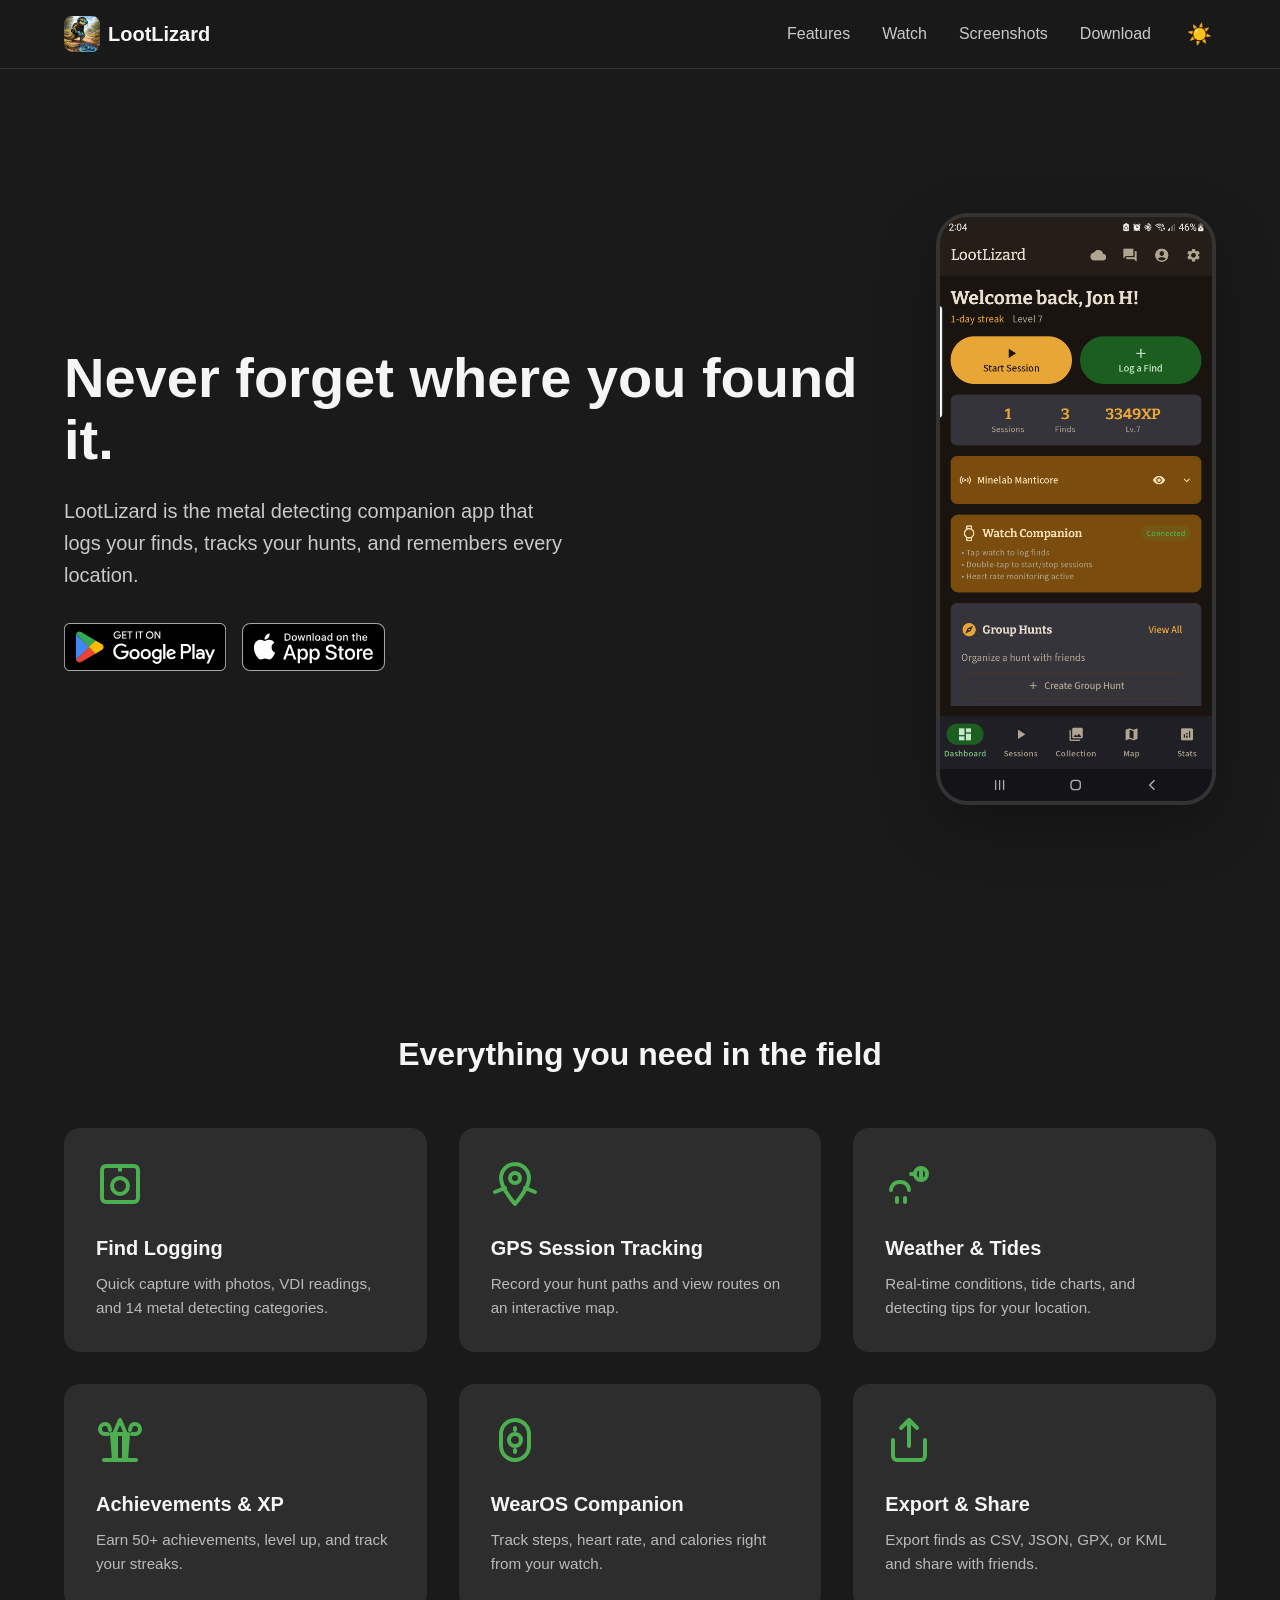
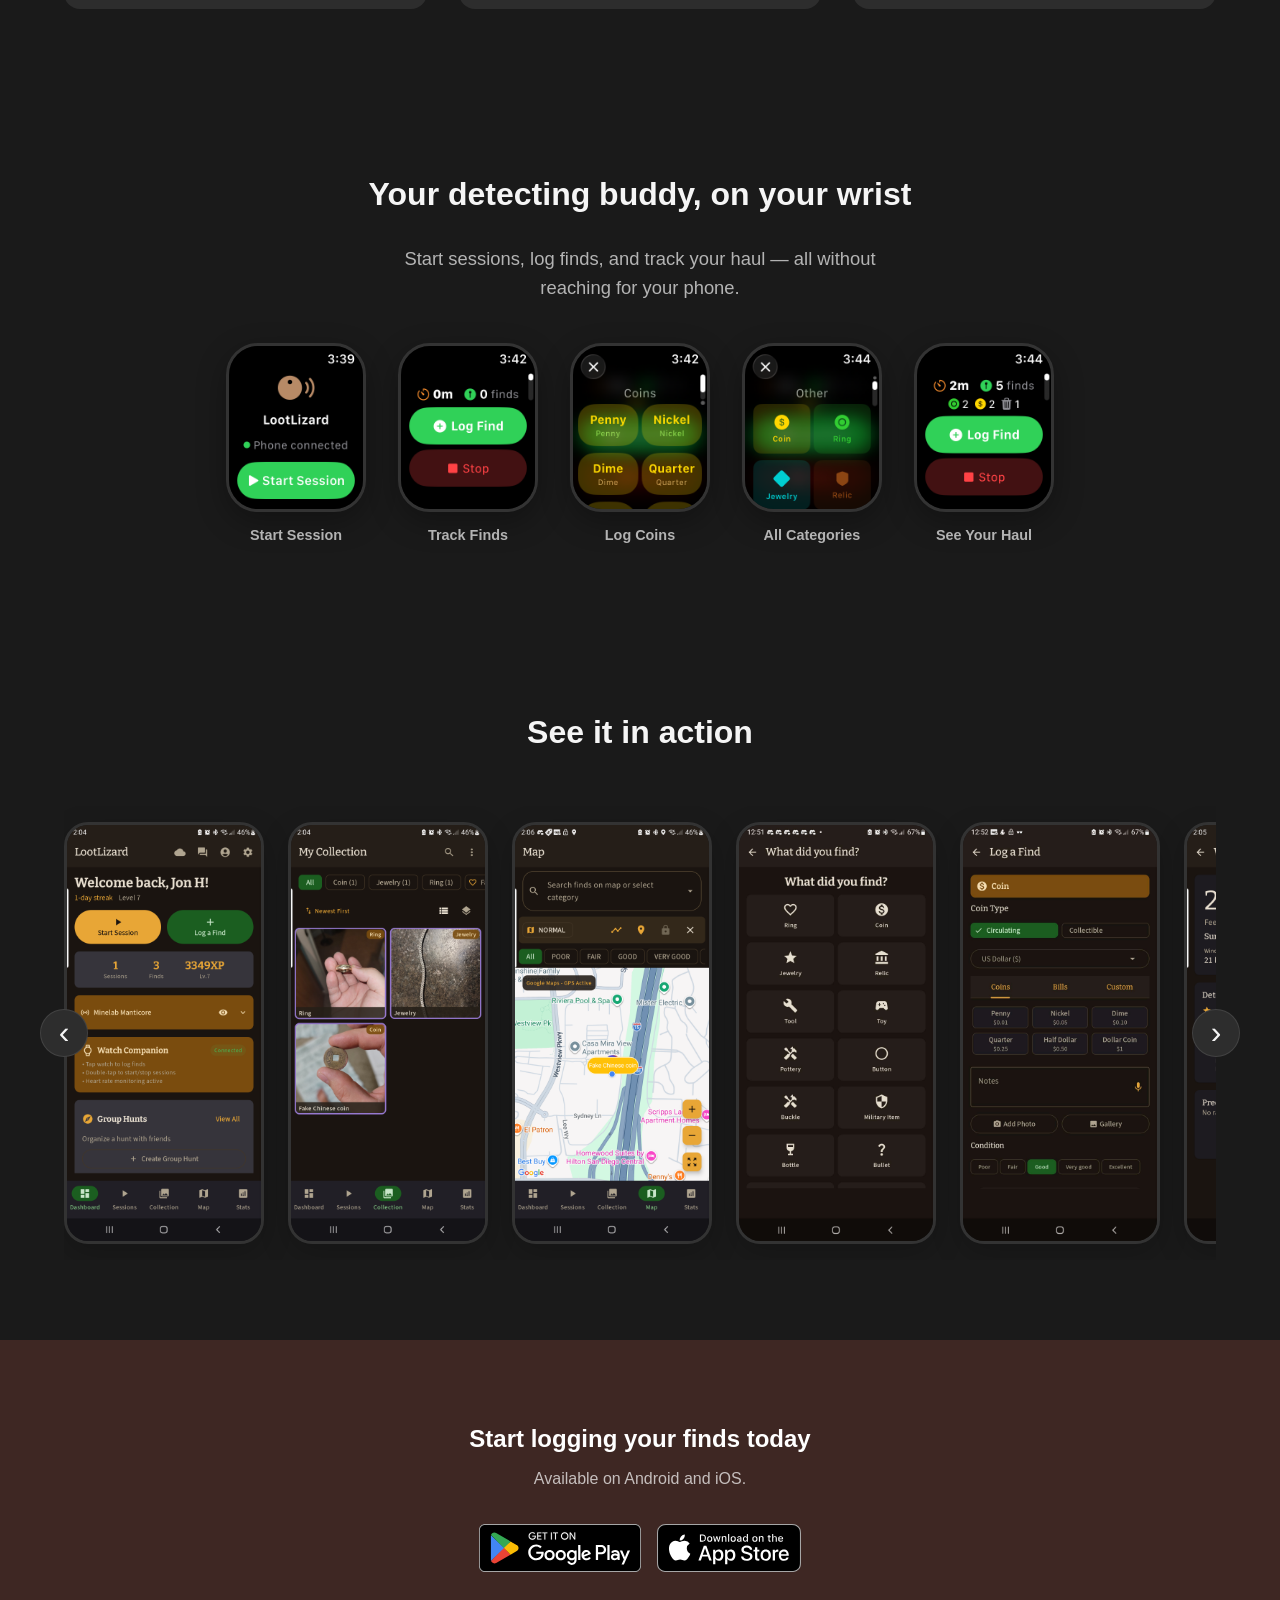
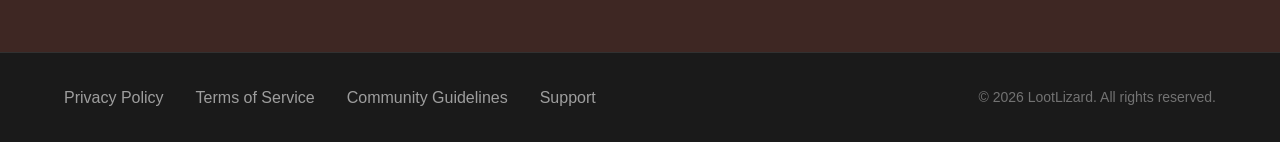
==== commit 3a9b4361: "feat: add Community Guidelines page Co-Authored-By: Claude Opus 4.6 <noreply@anthropic.com>" ====
--- a/index.html
+++ b/index.html
@@ -147,6 +147,7 @@
       <div class="footer-links">
         <a href="privacy.html">Privacy Policy</a>
         <a href="terms.html">Terms of Service</a>
+        <a href="guidelines.html">Community Guidelines</a>
         <a href="support.html">Support</a>
       </div>
       <p class="footer-copy">&copy; 2026 LootLizard. All rights reserved.</p>
